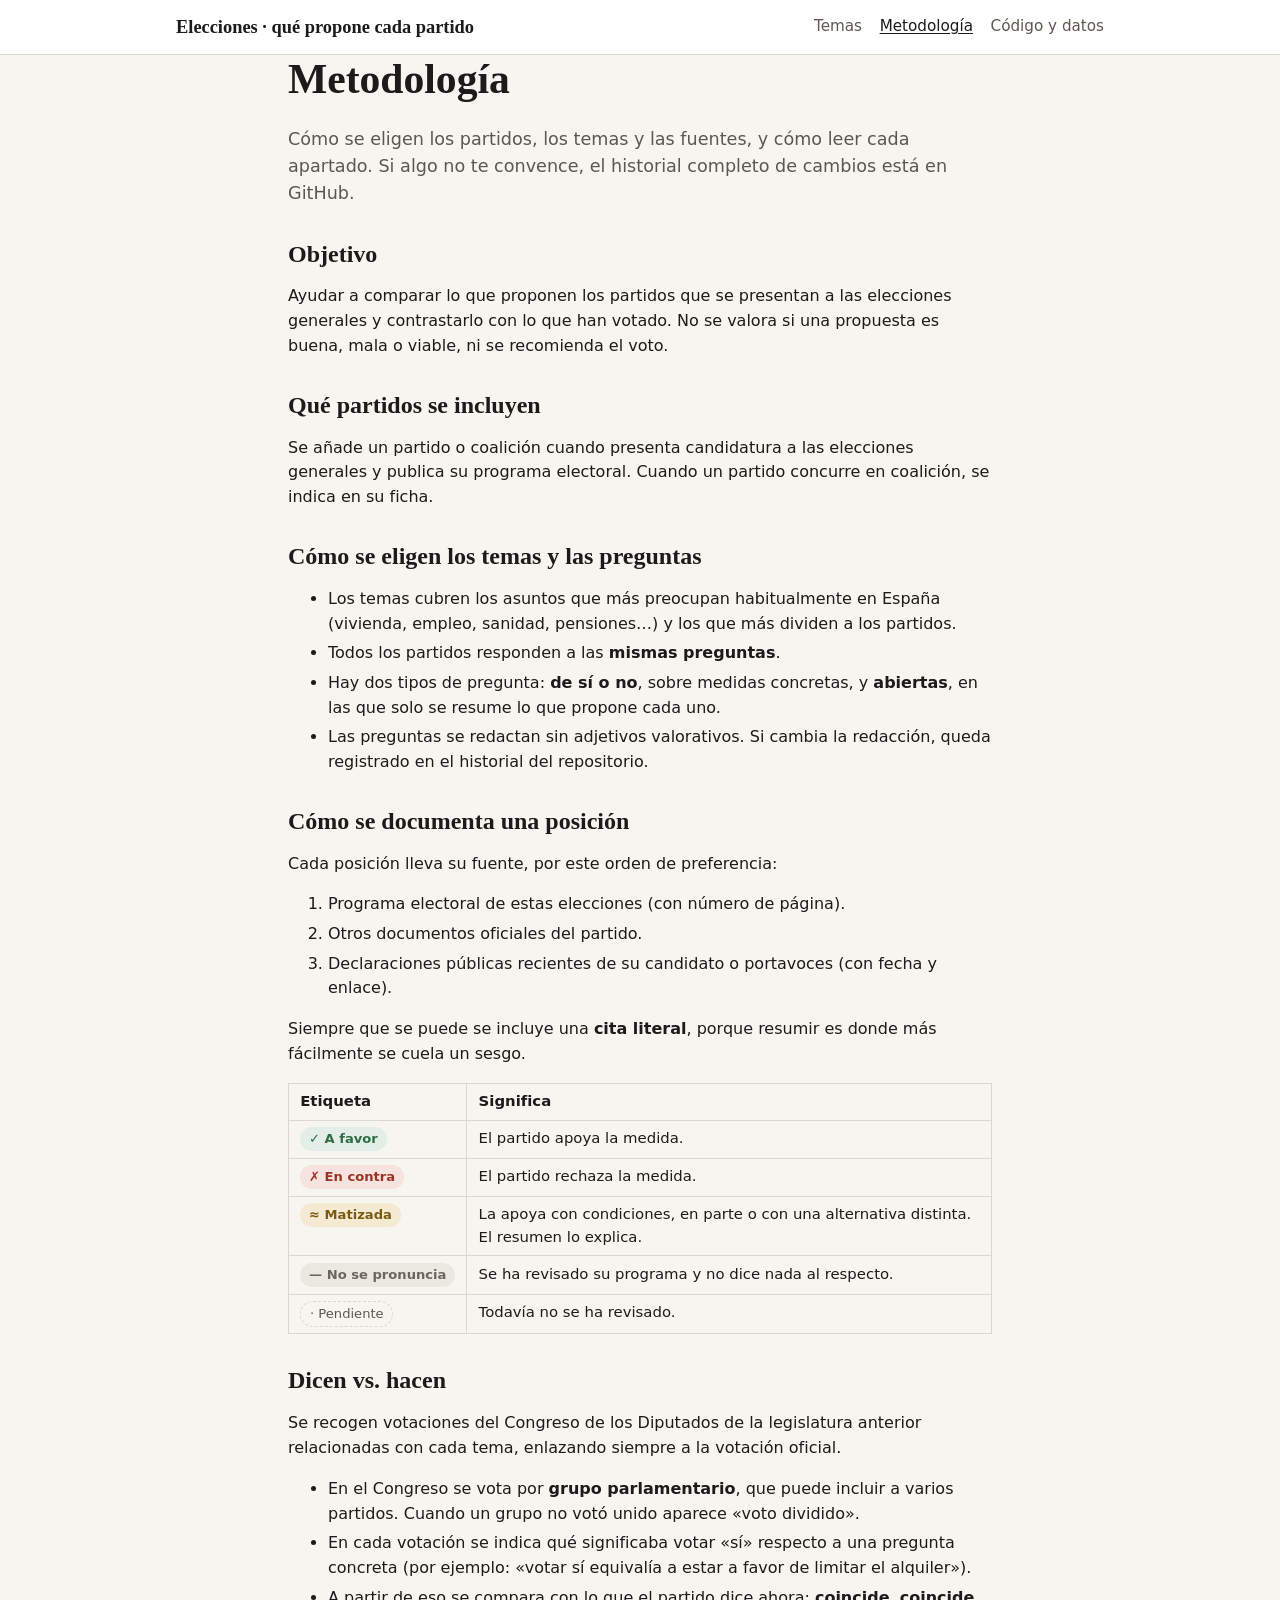
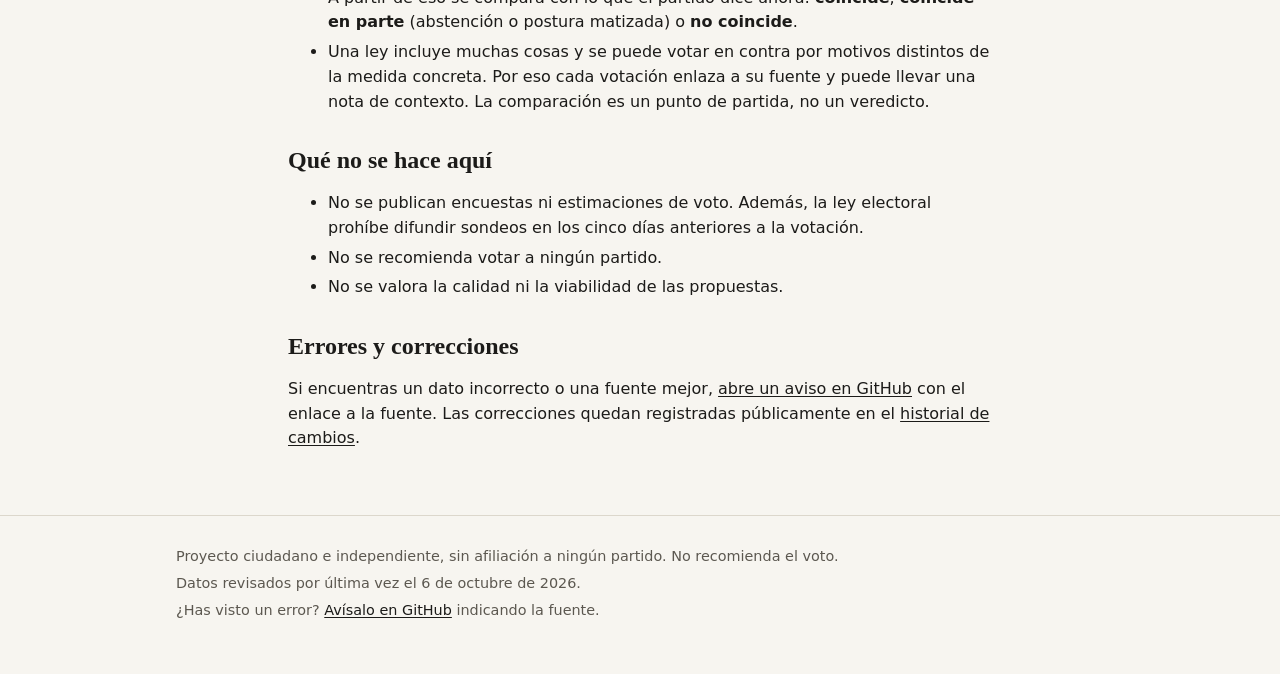
==== metodologia.html @ b11b54ec "Esqueleto del comparador: qué proponen y dicen vs. hacen Web estática (sin dependencias externas) qu" ====
<!doctype html>
<html lang="es">
<head>
  <meta charset="utf-8">
  <meta name="viewport" content="width=device-width, initial-scale=1">
  <title>Metodología · Elecciones: qué propone cada partido</title>
  <meta name="description" content="Comparador neutral de lo que proponen los partidos para las elecciones generales y de lo que votaron en el Congreso. Cada dato con su fuente.">
  <meta property="og:title" content="Elecciones: qué propone cada partido">
  <meta property="og:description" content="Qué propone cada partido, tema a tema, y si coincide con lo que votó. Cada dato con su fuente.">
  <meta name="color-scheme" content="light dark">
  <link rel="icon" href="data:image/svg+xml,%3Csvg xmlns='http://www.w3.org/2000/svg' viewBox='0 0 32 32'%3E%3Crect x='5' y='12' width='22' height='16' rx='2' fill='%23555'/%3E%3Crect x='12' y='4' width='8' height='12' fill='%23ddd' stroke='%23555' stroke-width='2'/%3E%3C/svg%3E">
  <link rel="stylesheet" href="assets/estilos.css">
  <script type="module" src="assets/app.js"></script>
</head>
<body data-pagina="estatica">
  <header class="cabecera">
    <div class="contenedor">
      <a class="marca" href="index.html" data-interno>Elecciones · qué propone cada partido</a>
      <nav class="nav" aria-label="Principal">
        <a href="index.html" data-interno>Temas</a>
        <a href="metodologia.html" data-interno aria-current="page">Metodología</a>
        <a href="https://github.com/gavilanp/elecciones">Código y datos</a>
      </nav>
    </div>
  </header>

  <main class="contenedor prosa">
    <h1>Metodología</h1>
    <p class="entradilla">Cómo se eligen los partidos, los temas y las fuentes, y cómo leer cada apartado. Si algo no te convence, el historial completo de cambios está en GitHub.</p>

    <h2>Objetivo</h2>
    <p>Ayudar a comparar lo que proponen los partidos que se presentan a las elecciones generales y contrastarlo con lo que han votado. No se valora si una propuesta es buena, mala o viable, ni se recomienda el voto.</p>

    <h2>Qué partidos se incluyen</h2>
    <p>Se añade un partido o coalición cuando presenta candidatura a las elecciones generales y publica su programa electoral. Cuando un partido concurre en coalición, se indica en su ficha.</p>

    <h2>Cómo se eligen los temas y las preguntas</h2>
    <ul>
      <li>Los temas cubren los asuntos que más preocupan habitualmente en España (vivienda, empleo, sanidad, pensiones…) y los que más dividen a los partidos.</li>
      <li>Todos los partidos responden a las <strong>mismas preguntas</strong>.</li>
      <li>Hay dos tipos de pregunta: <strong>de sí o no</strong>, sobre medidas concretas, y <strong>abiertas</strong>, en las que solo se resume lo que propone cada uno.</li>
      <li>Las preguntas se redactan sin adjetivos valorativos. Si cambia la redacción, queda registrado en el historial del repositorio.</li>
    </ul>

    <h2>Cómo se documenta una posición</h2>
    <p>Cada posición lleva su fuente, por este orden de preferencia:</p>
    <ol>
      <li>Programa electoral de estas elecciones (con número de página).</li>
      <li>Otros documentos oficiales del partido.</li>
      <li>Declaraciones públicas recientes de su candidato o portavoces (con fecha y enlace).</li>
    </ol>
    <p>Siempre que se puede se incluye una <strong>cita literal</strong>, porque resumir es donde más fácilmente se cuela un sesgo.</p>
    <table>
      <thead><tr><th>Etiqueta</th><th>Significa</th></tr></thead>
      <tbody>
        <tr><td><span class="insignia favor">✓ A favor</span></td><td>El partido apoya la medida.</td></tr>
        <tr><td><span class="insignia contra">✗ En contra</span></td><td>El partido rechaza la medida.</td></tr>
        <tr><td><span class="insignia matiz">≈ Matizada</span></td><td>La apoya con condiciones, en parte o con una alternativa distinta. El resumen lo explica.</td></tr>
        <tr><td><span class="insignia nada">— No se pronuncia</span></td><td>Se ha revisado su programa y no dice nada al respecto.</td></tr>
        <tr><td><span class="insignia pendiente">· Pendiente</span></td><td>Todavía no se ha revisado.</td></tr>
      </tbody>
    </table>

    <h2 id="dicen-hacen">Dicen vs. hacen</h2>
    <p>Se recogen votaciones del Congreso de los Diputados de la legislatura anterior relacionadas con cada tema, enlazando siempre a la votación oficial.</p>
    <ul>
      <li>En el Congreso se vota por <strong>grupo parlamentario</strong>, que puede incluir a varios partidos. Cuando un grupo no votó unido aparece «voto dividido».</li>
      <li>En cada votación se indica qué significaba votar «sí» respecto a una pregunta concreta (por ejemplo: «votar sí equivalía a estar a favor de limitar el alquiler»).</li>
      <li>A partir de eso se compara con lo que el partido dice ahora: <strong>coincide</strong>, <strong>coincide en parte</strong> (abstención o postura matizada) o <strong>no coincide</strong>.</li>
      <li>Una ley incluye muchas cosas y se puede votar en contra por motivos distintos de la medida concreta. Por eso cada votación enlaza a su fuente y puede llevar una nota de contexto. La comparación es un punto de partida, no un veredicto.</li>
    </ul>

    <h2>Qué no se hace aquí</h2>
    <ul>
      <li>No se publican encuestas ni estimaciones de voto. Además, la ley electoral prohíbe difundir sondeos en los cinco días anteriores a la votación.</li>
      <li>No se recomienda votar a ningún partido.</li>
      <li>No se valora la calidad ni la viabilidad de las propuestas.</li>
    </ul>

    <h2>Errores y correcciones</h2>
    <p>Si encuentras un dato incorrecto o una fuente mejor, <a href="https://github.com/gavilanp/elecciones/issues">abre un aviso en GitHub</a> con el enlace a la fuente. Las correcciones quedan registradas públicamente en el <a href="https://github.com/gavilanp/elecciones/commits/main">historial de cambios</a>.</p>
  </main>

  <footer class="pie">
    <div class="contenedor">
      <p>Proyecto ciudadano e independiente, sin afiliación a ningún partido. No recomienda el voto.</p>
      <p id="actualizado"></p>
      <p>¿Has visto un error? <a href="https://github.com/gavilanp/elecciones/issues">Avísalo en GitHub</a> indicando la fuente.</p>
    </div>
  </footer>
</body>
</html>
---- assets/estilos.css ----
/* Paleta deliberadamente neutra: grises y papel, sin colores asociados a partidos.
   Los únicos colores de partido son los que vienen de datos/partidos.yml. */
:root {
  --fondo: #f7f5f0;
  --superficie: #ffffff;
  --superficie-2: #efece5;
  --tinta: #1c1b19;
  --tinta-suave: #5c5850;
  --borde: #dcd7cc;
  --enlace: #1c1b19;
  --favor: #2f6b45;
  --favor-fondo: #e3efe6;
  --contra: #9a3324;
  --contra-fondo: #f6e2de;
  --matiz: #7a5a12;
  --matiz-fondo: #f4ead2;
  --nada: #6b675f;
  --nada-fondo: #ebe8e1;
  --aviso-fondo: #fff3c4;
  --aviso-borde: #d8b74a;
  --radio: 10px;
  --serif: "Iowan Old Style", "Palatino Linotype", Palatino, Georgia, serif;
  --sans: system-ui, -apple-system, "Segoe UI", Roboto, "Helvetica Neue", Arial, sans-serif;
}

@media (prefers-color-scheme: dark) {
  :root {
    --fondo: #151513;
    --superficie: #1e1d1b;
    --superficie-2: #282724;
    --tinta: #ece9e2;
    --tinta-suave: #a6a198;
    --borde: #3a3834;
    --enlace: #ece9e2;
    --favor: #8cc79f;
    --favor-fondo: #1f3326;
    --contra: #e79a8c;
    --contra-fondo: #3a2220;
    --matiz: #dcbc6e;
    --matiz-fondo: #362d17;
    --nada: #a6a198;
    --nada-fondo: #2a2926;
    --aviso-fondo: #3a3216;
    --aviso-borde: #8a7428;
  }
}

* { box-sizing: border-box; }

html { -webkit-text-size-adjust: 100%; }

body {
  margin: 0;
  background: var(--fondo);
  color: var(--tinta);
  font: 16px/1.55 var(--sans);
}

a { color: var(--enlace); text-underline-offset: 2px; }
a:hover { text-decoration-thickness: 2px; }

h1, h2, h3 { font-family: var(--serif); line-height: 1.2; margin: 0 0 .5em; }
h1 { font-size: clamp(1.8rem, 5vw, 2.6rem); }
h2 { font-size: 1.5rem; margin-top: 2rem; }
h3 { font-size: 1.15rem; }

.contenedor { max-width: 960px; margin: 0 auto; padding: 0 16px; }

/* Cabecera y pie */
.cabecera { border-bottom: 1px solid var(--borde); background: var(--superficie); }
.cabecera .contenedor { display: flex; align-items: center; justify-content: space-between; gap: 1rem; padding-block: .8rem; flex-wrap: wrap; }
.marca { font-family: var(--serif); font-weight: 700; font-size: 1.15rem; text-decoration: none; }
.nav { display: flex; gap: 1.1rem; font-size: .95rem; }
.nav a { text-decoration: none; color: var(--tinta-suave); }
.nav a:hover, .nav a[aria-current="page"] { color: var(--tinta); text-decoration: underline; }

.pie { margin-top: 4rem; border-top: 1px solid var(--borde); padding: 1.5rem 0 3rem; color: var(--tinta-suave); font-size: .9rem; }
.pie p { margin: .3rem 0; }

main { padding-top: 2rem; }

.entradilla { font-size: 1.1rem; color: var(--tinta-suave); max-width: 46rem; }

/* Avisos */
.aviso { background: var(--aviso-fondo); border: 1px solid var(--aviso-borde); border-radius: var(--radio); padding: .8rem 1rem; margin: 1rem 0; }
.aviso p { margin: .2rem 0; }
.banda-demo { background: var(--aviso-fondo); border-bottom: 1px solid var(--aviso-borde); text-align: center; padding: .5rem 16px; font-weight: 600; font-size: .95rem; }

/* Principios */
.principios { display: grid; grid-template-columns: repeat(auto-fit, minmax(200px, 1fr)); gap: .8rem; margin: 1.5rem 0; padding: 0; list-style: none; }
.principios li { background: var(--superficie); border: 1px solid var(--borde); border-radius: var(--radio); padding: .9rem 1rem; font-size: .95rem; }
.principios strong { display: block; font-family: var(--serif); font-size: 1.05rem; margin-bottom: .2rem; }

/* Rejilla de temas */
.temas { display: grid; grid-template-columns: repeat(auto-fill, minmax(260px, 1fr)); gap: .8rem; padding: 0; list-style: none; }
.tarjeta-tema { display: block; height: 100%; background: var(--superficie); border: 1px solid var(--borde); border-radius: var(--radio); padding: 1rem; text-decoration: none; transition: border-color .15s; }
.tarjeta-tema:hover { border-color: var(--tinta-suave); }
.tarjeta-tema h3 { margin-bottom: .3rem; }
.tarjeta-tema p { margin: 0 0 .7rem; color: var(--tinta-suave); font-size: .93rem; }
.progreso { height: 6px; background: var(--superficie-2); border-radius: 3px; overflow: hidden; }
.progreso span { display: block; height: 100%; background: var(--tinta-suave); }
.progreso-texto { font-size: .82rem; color: var(--tinta-suave); margin-top: .35rem; }

/* Partidos */
.partidos { display: flex; flex-wrap: wrap; gap: .5rem; padding: 0; list-style: none; }
.punto { display: inline-block; width: .7em; height: .7em; border-radius: 50%; flex: none; }

.filtro { display: flex; flex-wrap: wrap; gap: .4rem; margin: 1rem 0 0; align-items: center; }
.filtro-titulo { font-size: .85rem; color: var(--tinta-suave); margin-right: .2rem; }
.chip { display: inline-flex; align-items: center; gap: .4rem; border: 1px solid var(--borde); background: var(--superficie); color: var(--tinta); border-radius: 999px; padding: .3rem .75rem; font: inherit; font-size: .9rem; cursor: pointer; }
.chip[aria-pressed="false"] { opacity: .45; text-decoration: line-through; }
.chip:focus-visible, .tarjeta-tema:focus-visible { outline: 2px solid var(--tinta); outline-offset: 2px; }

/* Pestañas de sección dentro del tema */
.indice-tema { display: flex; gap: 1rem; flex-wrap: wrap; font-size: .95rem; margin-top: 1rem; }

/* Matriz resumen */
.matriz-envoltorio { overflow-x: auto; border: 1px solid var(--borde); border-radius: var(--radio); background: var(--superficie); margin-top: 1rem; }
.matriz { border-collapse: collapse; width: 100%; font-size: .9rem; }
.matriz th, .matriz td { padding: .55rem .6rem; border-bottom: 1px solid var(--borde); text-align: center; vertical-align: middle; }
.matriz tr:last-child td, .matriz tr:last-child th { border-bottom: 0; }
.matriz thead th { font-weight: 600; white-space: nowrap; background: var(--superficie-2); }
.matriz tbody th { text-align: left; font-weight: 400; min-width: 14rem; }
.matriz tbody th a { text-decoration: none; }
.matriz tbody th a:hover { text-decoration: underline; }

/* Insignias de postura / voto */
.insignia { display: inline-flex; align-items: center; gap: .3rem; padding: .12rem .55rem; border-radius: 999px; font-size: .82rem; font-weight: 600; white-space: nowrap; }
.insignia.favor { color: var(--favor); background: var(--favor-fondo); }
.insignia.contra { color: var(--contra); background: var(--contra-fondo); }
.insignia.matiz { color: var(--matiz); background: var(--matiz-fondo); }
.insignia.nada { color: var(--nada); background: var(--nada-fondo); }
.insignia.pendiente { color: var(--tinta-suave); background: transparent; border: 1px dashed var(--borde); font-weight: 400; }

/* Tarjetas de pregunta y votación */
.bloque { background: var(--superficie); border: 1px solid var(--borde); border-radius: var(--radio); padding: 1.1rem 1.1rem .4rem; margin: 1rem 0; scroll-margin-top: 1rem; }
.bloque:target { border-color: var(--tinta); box-shadow: 0 0 0 1px var(--tinta); }
.bloque-cabecera { display: flex; justify-content: space-between; gap: .8rem; align-items: baseline; }
.bloque-cabecera h3 { margin: 0 0 .4rem; }
.enlace-ancla { font-size: .85rem; color: var(--tinta-suave); text-decoration: none; flex: none; }
.meta-bloque { color: var(--tinta-suave); font-size: .88rem; margin: 0 0 .6rem; }
.descripcion-bloque { margin: 0 0 .6rem; }

.filas { list-style: none; padding: 0; margin: .4rem 0 0; }
.fila { display: grid; grid-template-columns: 9rem 1fr; gap: .4rem 1rem; padding: .8rem 0; border-top: 1px solid var(--borde); }
.fila-partido { display: flex; align-items: center; gap: .45rem; font-weight: 600; }
.fila-cuerpo { min-width: 0; }
.fila-cuerpo p { margin: .3rem 0; }
.fila-cuerpo .insignia { margin-right: .3rem; }
.cita { margin: .5rem 0; padding: .1rem 0 .1rem .8rem; border-left: 3px solid var(--borde); font-family: var(--serif); font-style: italic; color: var(--tinta); }
.fuente { font-size: .85rem; color: var(--tinta-suave); }
.fuente a { color: var(--tinta-suave); }
.sin-datos { color: var(--tinta-suave); font-style: italic; }
.nota { font-size: .88rem; color: var(--tinta-suave); }

.comparacion { display: flex; flex-wrap: wrap; gap: .35rem .5rem; align-items: center; font-size: .9rem; }
.comparacion .etiqueta { color: var(--tinta-suave); }
.coincide { font-weight: 600; }
.coincide.si { color: var(--favor); }
.coincide.no { color: var(--contra); }
.coincide.parcial { color: var(--matiz); }

.vacio { margin-top: 1rem; background: var(--superficie); border: 1px dashed var(--borde); border-radius: var(--radio); padding: 1.2rem; color: var(--tinta-suave); }

.navegacion-temas { display: flex; justify-content: space-between; gap: 1rem; margin-top: 2.5rem; flex-wrap: wrap; }

/* Metodología */
.prosa { max-width: 46rem; }
.prosa li { margin: .3rem 0; }
.prosa table { border-collapse: collapse; margin: 1rem 0; font-size: .93rem; }
.prosa th, .prosa td { border: 1px solid var(--borde); padding: .4rem .7rem; text-align: left; vertical-align: top; }

.cargando { color: var(--tinta-suave); }

@media (max-width: 600px) {
  .fila { grid-template-columns: 1fr; }
  .matriz tbody th { min-width: 11rem; }
  .bloque { padding-inline: .9rem; }
}
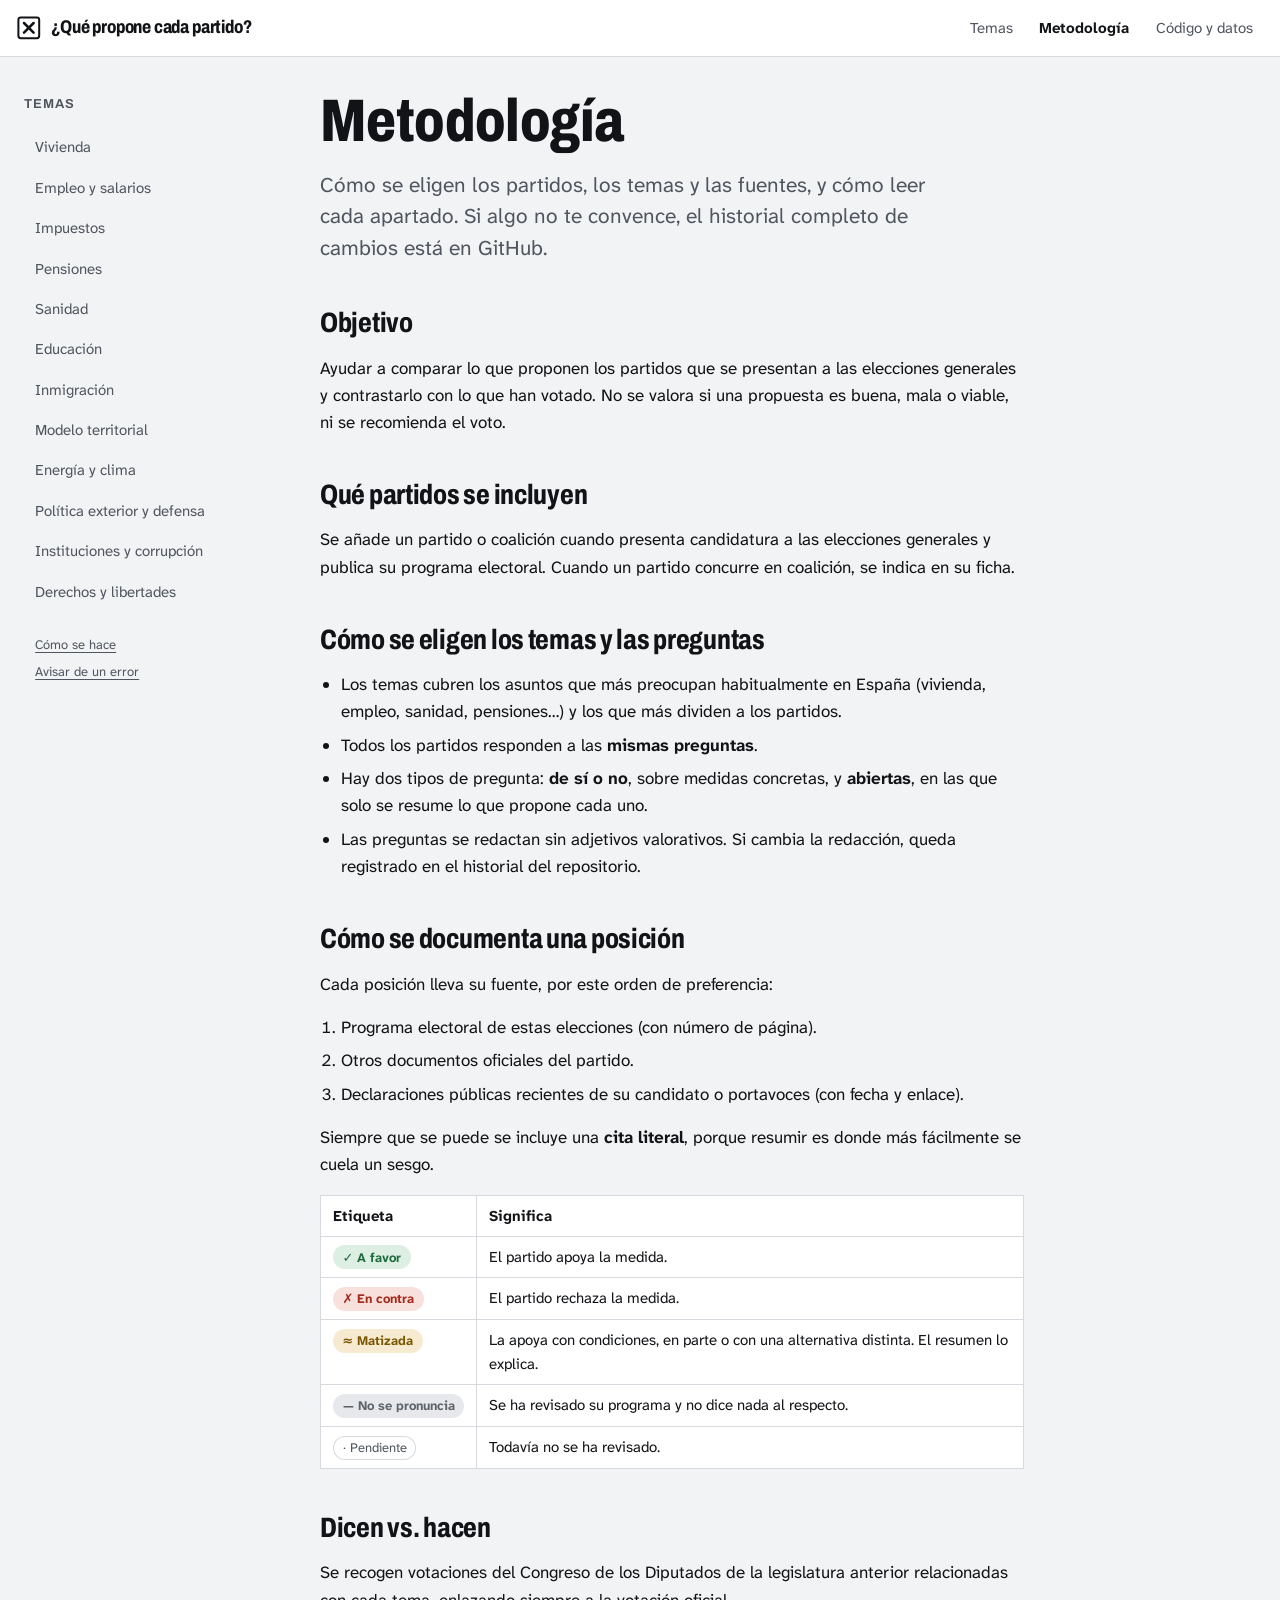
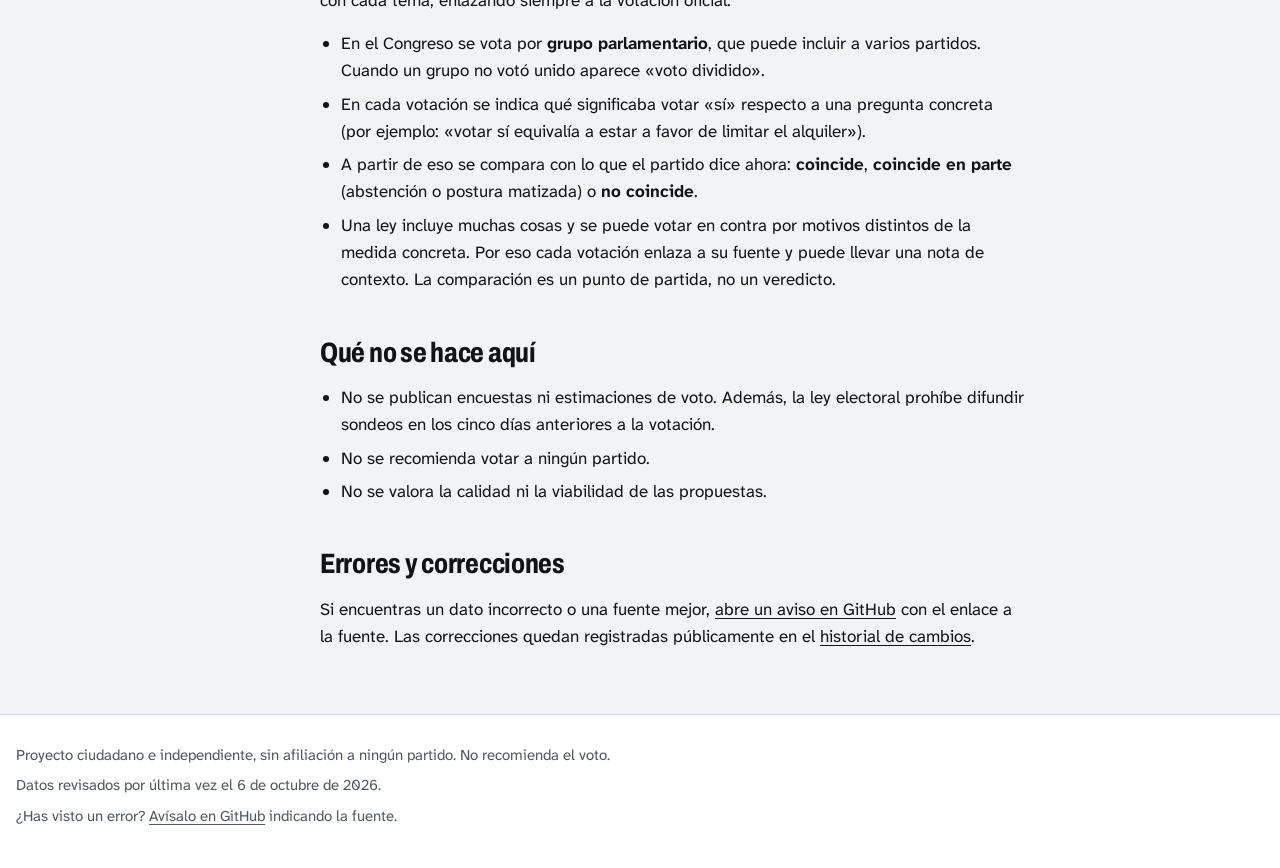
==== commit efb2e6df: "Rediseño: identidad propia y versiones para ordenador y móvil - Identidad «papeleta»: papel blanco, " ====
--- a/metodologia.html
+++ b/metodologia.html
@@ -2,20 +2,34 @@
 <html lang="es">
 <head>
   <meta charset="utf-8">
-  <meta name="viewport" content="width=device-width, initial-scale=1">
-  <title>Metodología · Elecciones: qué propone cada partido</title>
-  <meta name="description" content="Comparador neutral de lo que proponen los partidos para las elecciones generales y de lo que votaron en el Congreso. Cada dato con su fuente.">
-  <meta property="og:title" content="Elecciones: qué propone cada partido">
-  <meta property="og:description" content="Qué propone cada partido, tema a tema, y si coincide con lo que votó. Cada dato con su fuente.">
+  <meta name="viewport" content="width=device-width, initial-scale=1, viewport-fit=cover">
+  <title>Metodología · ¿Qué propone cada partido?</title>
+  <meta name="description" content="Compara, tema a tema, qué propone cada partido en las elecciones generales y si coincide con lo que votó en el Congreso. Cada dato con su fuente.">
   <meta name="color-scheme" content="light dark">
-  <link rel="icon" href="data:image/svg+xml,%3Csvg xmlns='http://www.w3.org/2000/svg' viewBox='0 0 32 32'%3E%3Crect x='5' y='12' width='22' height='16' rx='2' fill='%23555'/%3E%3Crect x='12' y='4' width='8' height='12' fill='%23ddd' stroke='%23555' stroke-width='2'/%3E%3C/svg%3E">
+  <meta name="theme-color" content="#ffffff" media="(prefers-color-scheme: light)">
+  <meta name="theme-color" content="#181b1f" media="(prefers-color-scheme: dark)">
+  <meta property="og:type" content="website">
+  <meta property="og:locale" content="es_ES">
+  <meta property="og:site_name" content="¿Qué propone cada partido?">
+  <meta property="og:title" content="Metodología · ¿Qué propone cada partido?">
+  <meta property="og:description" content="Compara, tema a tema, qué propone cada partido en las elecciones generales y si coincide con lo que votó en el Congreso. Cada dato con su fuente.">
+  <meta property="og:image" content="https://gavilanp.github.io/elecciones/assets/og.png">
+  <meta property="og:image:width" content="1200">
+  <meta property="og:image:height" content="630">
+  <meta property="og:image:alt" content="¿Qué propone cada partido? Comparador de programas electorales con fuentes.">
+  <meta name="twitter:card" content="summary_large_image">
+  <link rel="icon" href="assets/iconos/icono.svg" type="image/svg+xml">
+  <link rel="apple-touch-icon" href="assets/iconos/apple-touch-icon.png">
+  <link rel="manifest" href="manifest.webmanifest">
+  <link rel="preload" href="assets/fuentes/archivo.woff2" as="font" type="font/woff2" crossorigin>
+  <link rel="preload" href="assets/fuentes/atkinson.woff2" as="font" type="font/woff2" crossorigin>
   <link rel="stylesheet" href="assets/estilos.css">
   <script type="module" src="assets/app.js"></script>
 </head>
 <body data-pagina="estatica">
-  <header class="cabecera">
-    <div class="contenedor">
-      <a class="marca" href="index.html" data-interno>Elecciones · qué propone cada partido</a>
+  <header class="barra">
+    <div class="barra-interior">
+      <a class="marca" href="index.html" data-interno><svg class="marca-icono" viewBox="0 0 32 32" aria-hidden="true"><rect x="3" y="3" width="26" height="26" rx="3" fill="var(--hoja)" stroke="currentColor" stroke-width="2.5"/><path d="M10 10l12 12M22 10L10 22" stroke="currentColor" stroke-width="3.2" stroke-linecap="round"/></svg><span>¿Qué propone cada partido?</span></a>
       <nav class="nav" aria-label="Principal">
         <a href="index.html" data-interno>Temas</a>
         <a href="metodologia.html" data-interno aria-current="page">Metodología</a>
@@ -24,7 +38,17 @@
     </div>
   </header>
 
-  <main class="contenedor prosa">
+  <div class="marco">
+    <aside class="lateral" aria-label="Temas">
+      <span class="antetitulo">Temas</span>
+      <div id="lateral-temas"></div>
+      <div class="lateral-pie">
+        <a href="metodologia.html" data-interno>Cómo se hace</a>
+        <a href="https://github.com/gavilanp/elecciones/issues">Avisar de un error</a>
+      </div>
+    </aside>
+
+    <main class="principal prosa">
     <h1>Metodología</h1>
     <p class="entradilla">Cómo se eligen los partidos, los temas y las fuentes, y cómo leer cada apartado. Si algo no te convence, el historial completo de cambios está en GitHub.</p>
 
@@ -50,7 +74,7 @@
       <li>Declaraciones públicas recientes de su candidato o portavoces (con fecha y enlace).</li>
     </ol>
     <p>Siempre que se puede se incluye una <strong>cita literal</strong>, porque resumir es donde más fácilmente se cuela un sesgo.</p>
-    <table>
+    <div class="tabla-envoltorio"><table>
       <thead><tr><th>Etiqueta</th><th>Significa</th></tr></thead>
       <tbody>
         <tr><td><span class="insignia favor">✓ A favor</span></td><td>El partido apoya la medida.</td></tr>
@@ -59,7 +83,7 @@
         <tr><td><span class="insignia nada">— No se pronuncia</span></td><td>Se ha revisado su programa y no dice nada al respecto.</td></tr>
         <tr><td><span class="insignia pendiente">· Pendiente</span></td><td>Todavía no se ha revisado.</td></tr>
       </tbody>
-    </table>
+    </table></div>
 
     <h2 id="dicen-hacen">Dicen vs. hacen</h2>
     <p>Se recogen votaciones del Congreso de los Diputados de la legislatura anterior relacionadas con cada tema, enlazando siempre a la votación oficial.</p>
@@ -79,14 +103,30 @@
 
     <h2>Errores y correcciones</h2>
     <p>Si encuentras un dato incorrecto o una fuente mejor, <a href="https://github.com/gavilanp/elecciones/issues">abre un aviso en GitHub</a> con el enlace a la fuente. Las correcciones quedan registradas públicamente en el <a href="https://github.com/gavilanp/elecciones/commits/main">historial de cambios</a>.</p>
-  </main>
+      </main>
+  </div>
 
   <footer class="pie">
-    <div class="contenedor">
+    <div class="pie-interior">
       <p>Proyecto ciudadano e independiente, sin afiliación a ningún partido. No recomienda el voto.</p>
       <p id="actualizado"></p>
       <p>¿Has visto un error? <a href="https://github.com/gavilanp/elecciones/issues">Avísalo en GitHub</a> indicando la fuente.</p>
     </div>
   </footer>
+
+  <nav class="tabbar" aria-label="Navegación">
+    <a href="index.html" data-interno><svg viewBox="0 0 24 24" fill="none" stroke="currentColor" stroke-width="2" stroke-linecap="round" stroke-linejoin="round" aria-hidden="true"><path d="M3 10.5 12 3l9 7.5"/><path d="M5 9.5V21h14V9.5"/></svg>Inicio</a>
+    <button type="button" data-accion="temas"><svg viewBox="0 0 24 24" fill="none" stroke="currentColor" stroke-width="2" stroke-linecap="round" aria-hidden="true"><path d="M8 6h13M8 12h13M8 18h13"/><circle cx="3.5" cy="6" r="1" fill="currentColor"/><circle cx="3.5" cy="12" r="1" fill="currentColor"/><circle cx="3.5" cy="18" r="1" fill="currentColor"/></svg>Temas</button>
+    <a href="metodologia.html" data-interno aria-current="page"><svg viewBox="0 0 24 24" fill="none" stroke="currentColor" stroke-width="2" stroke-linecap="round" stroke-linejoin="round" aria-hidden="true"><path d="M4 4.5A1.5 1.5 0 0 1 5.5 3H20v15H5.5A1.5 1.5 0 0 0 4 19.5z"/><path d="M4 19.5A1.5 1.5 0 0 0 5.5 21H20v-3"/><path d="M8 8h8M8 12h5"/></svg>Método</a>
+    <button type="button" data-accion="compartir"><svg viewBox="0 0 24 24" fill="none" stroke="currentColor" stroke-width="2" stroke-linecap="round" stroke-linejoin="round" aria-hidden="true"><path d="M12 3v12"/><path d="m7 8 5-5 5 5"/><path d="M5 13v6a2 2 0 0 0 2 2h10a2 2 0 0 0 2-2v-6"/></svg>Compartir</button>
+  </nav>
+
+  <dialog class="dialogo" id="dialogo-temas" aria-labelledby="dialogo-temas-titulo">
+    <div class="dialogo-cabecera">
+      <h2 id="dialogo-temas-titulo" class="antetitulo">Temas</h2>
+      <button type="button" class="boton-cerrar">Cerrar</button>
+    </div>
+    <div id="dialogo-temas-lista"></div>
+  </dialog>
 </body>
 </html>
--- a/assets/estilos.css
+++ b/assets/estilos.css
@@ -1,179 +1,522 @@
-/* Paleta deliberadamente neutra: grises y papel, sin colores asociados a partidos.
-   Los únicos colores de partido son los que vienen de datos/partidos.yml. */
+/* Concepto: «la papeleta». Papel blanco, tinta negra y un único acento: amarillo subrayador,
+   como quien estudia los programas con un marcador. Ningún color de la interfaz es de partido;
+   los únicos colores de partido vienen de datos/partidos.yml.
+   Disposición: en ordenador, índice de temas fijo a la izquierda y partidos lado a lado;
+   en móvil, tarjetas apiladas y barra de navegación inferior al alcance del pulgar. */
+
+@font-face {
+  font-family: "Archivo";
+  src: url("fuentes/archivo.woff2") format("woff2");
+  font-weight: 100 900;
+  font-stretch: 62% 125%;
+  font-display: swap;
+}
+@font-face {
+  font-family: "Atkinson Hyperlegible Next";
+  src: url("fuentes/atkinson.woff2") format("woff2");
+  font-weight: 200 800;
+  font-style: normal;
+  font-display: swap;
+}
+@font-face {
+  font-family: "Atkinson Hyperlegible Next";
+  src: url("fuentes/atkinson-cursiva.woff2") format("woff2");
+  font-weight: 200 800;
+  font-style: italic;
+  font-display: swap;
+}
+
 :root {
-  --fondo: #f7f5f0;
-  --superficie: #ffffff;
-  --superficie-2: #efece5;
-  --tinta: #1c1b19;
-  --tinta-suave: #5c5850;
-  --borde: #dcd7cc;
-  --enlace: #1c1b19;
-  --favor: #2f6b45;
-  --favor-fondo: #e3efe6;
-  --contra: #9a3324;
-  --contra-fondo: #f6e2de;
-  --matiz: #7a5a12;
-  --matiz-fondo: #f4ead2;
-  --nada: #6b675f;
-  --nada-fondo: #ebe8e1;
-  --aviso-fondo: #fff3c4;
-  --aviso-borde: #d8b74a;
-  --radio: 10px;
-  --serif: "Iowan Old Style", "Palatino Linotype", Palatino, Georgia, serif;
-  --sans: system-ui, -apple-system, "Segoe UI", Roboto, "Helvetica Neue", Arial, sans-serif;
+  --papel: #f2f3f5;
+  --hoja: #ffffff;
+  --hoja-2: #e9ebee;
+  --tinta: #111316;
+  --tinta-2: #50565f;
+  --linea: #d6d9de;
+  --marcador: #ffe14a;
+  --marcador-suave: #fff3b0;
+  --sobre-marcador: #111316;
+
+  --favor: #1f6b3e;
+  --favor-fondo: #ddefe3;
+  --contra: #a3291b;
+  --contra-fondo: #f8e0dc;
+  --matiz: #7b5600;
+  --matiz-fondo: #f6ead0;
+  --nada: #5d636b;
+  --nada-fondo: #e6e8eb;
+
+  --f-titular: "Archivo", "Arial Narrow", "Helvetica Neue", Arial, sans-serif;
+  --f-texto: "Atkinson Hyperlegible Next", system-ui, -apple-system, "Segoe UI", Roboto, Arial, sans-serif;
+
+  --t-xs: .8125rem;
+  --t-s: .9375rem;
+  --t-m: 1.0625rem;
+  --t-l: 1.3125rem;
+  --t-xl: 1.75rem;
+  --t-xxl: clamp(2.25rem, 6vw, 3.75rem);
+
+  --radio: 6px;
+  --alto-barra: 3.5rem;
+  --alto-tabbar: 4rem;
+  --ancho-lateral: 16rem;
+  color-scheme: light;
 }
 
 @media (prefers-color-scheme: dark) {
-  :root {
-    --fondo: #151513;
-    --superficie: #1e1d1b;
-    --superficie-2: #282724;
-    --tinta: #ece9e2;
-    --tinta-suave: #a6a198;
-    --borde: #3a3834;
-    --enlace: #ece9e2;
-    --favor: #8cc79f;
-    --favor-fondo: #1f3326;
-    --contra: #e79a8c;
-    --contra-fondo: #3a2220;
-    --matiz: #dcbc6e;
-    --matiz-fondo: #362d17;
-    --nada: #a6a198;
-    --nada-fondo: #2a2926;
-    --aviso-fondo: #3a3216;
-    --aviso-borde: #8a7428;
+  :root:not([data-theme="light"]) {
+    --papel: #0f1113;
+    --hoja: #181b1f;
+    --hoja-2: #22262b;
+    --tinta: #eef0f2;
+    --tinta-2: #a5abb3;
+    --linea: #33383f;
+    --marcador: #f2d23c;
+    --marcador-suave: #3b3416;
+    --sobre-marcador: #111316;
+    --favor: #86d0a1;
+    --favor-fondo: #19301f;
+    --contra: #f19b8d;
+    --contra-fondo: #3a1d19;
+    --matiz: #e3c06a;
+    --matiz-fondo: #342a12;
+    --nada: #a5abb3;
+    --nada-fondo: #262a30;
+    color-scheme: dark;
   }
 }
+:root[data-theme="dark"] {
+  --papel: #0f1113;
+  --hoja: #181b1f;
+  --hoja-2: #22262b;
+  --tinta: #eef0f2;
+  --tinta-2: #a5abb3;
+  --linea: #33383f;
+  --marcador: #f2d23c;
+  --marcador-suave: #3b3416;
+  --sobre-marcador: #111316;
+  --favor: #86d0a1;
+  --favor-fondo: #19301f;
+  --contra: #f19b8d;
+  --contra-fondo: #3a1d19;
+  --matiz: #e3c06a;
+  --matiz-fondo: #342a12;
+  --nada: #a5abb3;
+  --nada-fondo: #262a30;
+  color-scheme: dark;
+}
+
+/* ── Base ─────────────────────────────────────────────────────────────────── */
 
 * { box-sizing: border-box; }
-
-html { -webkit-text-size-adjust: 100%; }
-
+html { -webkit-text-size-adjust: 100%; scroll-padding-top: calc(var(--alto-barra) + 4.5rem); }
 body {
   margin: 0;
-  background: var(--fondo);
+  background: var(--papel);
   color: var(--tinta);
-  font: 16px/1.55 var(--sans);
-}
-
-a { color: var(--enlace); text-underline-offset: 2px; }
+  font: 400 var(--t-m)/1.6 var(--f-texto);
+  -webkit-font-smoothing: antialiased;
+}
+img, svg { max-width: 100%; }
+a { color: inherit; text-decoration-thickness: 1px; text-underline-offset: 3px; }
 a:hover { text-decoration-thickness: 2px; }
-
-h1, h2, h3 { font-family: var(--serif); line-height: 1.2; margin: 0 0 .5em; }
-h1 { font-size: clamp(1.8rem, 5vw, 2.6rem); }
-h2 { font-size: 1.5rem; margin-top: 2rem; }
-h3 { font-size: 1.15rem; }
-
-.contenedor { max-width: 960px; margin: 0 auto; padding: 0 16px; }
-
-/* Cabecera y pie */
-.cabecera { border-bottom: 1px solid var(--borde); background: var(--superficie); }
-.cabecera .contenedor { display: flex; align-items: center; justify-content: space-between; gap: 1rem; padding-block: .8rem; flex-wrap: wrap; }
-.marca { font-family: var(--serif); font-weight: 700; font-size: 1.15rem; text-decoration: none; }
-.nav { display: flex; gap: 1.1rem; font-size: .95rem; }
-.nav a { text-decoration: none; color: var(--tinta-suave); }
-.nav a:hover, .nav a[aria-current="page"] { color: var(--tinta); text-decoration: underline; }
-
-.pie { margin-top: 4rem; border-top: 1px solid var(--borde); padding: 1.5rem 0 3rem; color: var(--tinta-suave); font-size: .9rem; }
-.pie p { margin: .3rem 0; }
-
-main { padding-top: 2rem; }
-
-.entradilla { font-size: 1.1rem; color: var(--tinta-suave); max-width: 46rem; }
-
-/* Avisos */
-.aviso { background: var(--aviso-fondo); border: 1px solid var(--aviso-borde); border-radius: var(--radio); padding: .8rem 1rem; margin: 1rem 0; }
-.aviso p { margin: .2rem 0; }
-.banda-demo { background: var(--aviso-fondo); border-bottom: 1px solid var(--aviso-borde); text-align: center; padding: .5rem 16px; font-weight: 600; font-size: .95rem; }
-
-/* Principios */
-.principios { display: grid; grid-template-columns: repeat(auto-fit, minmax(200px, 1fr)); gap: .8rem; margin: 1.5rem 0; padding: 0; list-style: none; }
-.principios li { background: var(--superficie); border: 1px solid var(--borde); border-radius: var(--radio); padding: .9rem 1rem; font-size: .95rem; }
-.principios strong { display: block; font-family: var(--serif); font-size: 1.05rem; margin-bottom: .2rem; }
-
-/* Rejilla de temas */
-.temas { display: grid; grid-template-columns: repeat(auto-fill, minmax(260px, 1fr)); gap: .8rem; padding: 0; list-style: none; }
-.tarjeta-tema { display: block; height: 100%; background: var(--superficie); border: 1px solid var(--borde); border-radius: var(--radio); padding: 1rem; text-decoration: none; transition: border-color .15s; }
-.tarjeta-tema:hover { border-color: var(--tinta-suave); }
-.tarjeta-tema h3 { margin-bottom: .3rem; }
-.tarjeta-tema p { margin: 0 0 .7rem; color: var(--tinta-suave); font-size: .93rem; }
-.progreso { height: 6px; background: var(--superficie-2); border-radius: 3px; overflow: hidden; }
-.progreso span { display: block; height: 100%; background: var(--tinta-suave); }
-.progreso-texto { font-size: .82rem; color: var(--tinta-suave); margin-top: .35rem; }
-
-/* Partidos */
-.partidos { display: flex; flex-wrap: wrap; gap: .5rem; padding: 0; list-style: none; }
-.punto { display: inline-block; width: .7em; height: .7em; border-radius: 50%; flex: none; }
-
-.filtro { display: flex; flex-wrap: wrap; gap: .4rem; margin: 1rem 0 0; align-items: center; }
-.filtro-titulo { font-size: .85rem; color: var(--tinta-suave); margin-right: .2rem; }
-.chip { display: inline-flex; align-items: center; gap: .4rem; border: 1px solid var(--borde); background: var(--superficie); color: var(--tinta); border-radius: 999px; padding: .3rem .75rem; font: inherit; font-size: .9rem; cursor: pointer; }
-.chip[aria-pressed="false"] { opacity: .45; text-decoration: line-through; }
-.chip:focus-visible, .tarjeta-tema:focus-visible { outline: 2px solid var(--tinta); outline-offset: 2px; }
-
-/* Pestañas de sección dentro del tema */
-.indice-tema { display: flex; gap: 1rem; flex-wrap: wrap; font-size: .95rem; margin-top: 1rem; }
+:focus-visible { outline: 3px solid var(--marcador); outline-offset: 2px; border-radius: 2px; }
+::selection { background: var(--marcador); color: var(--sobre-marcador); }
+
+h1, h2, h3 {
+  font-family: var(--f-titular);
+  font-stretch: 78%;
+  line-height: 1.08;
+  letter-spacing: -.01em;
+  text-wrap: balance;
+  margin: 0;
+}
+h1 { font-size: var(--t-xxl); font-weight: 800; }
+h2 { font-size: var(--t-xl); font-weight: 750; }
+h3 { font-size: var(--t-l); font-weight: 650; font-stretch: 85%; line-height: 1.2; }
+p { margin: 0; }
+
+.antetitulo {
+  font-family: var(--f-titular);
+  font-stretch: 100%;
+  font-size: var(--t-xs);
+  font-weight: 650;
+  letter-spacing: .08em;
+  text-transform: uppercase;
+  color: var(--tinta-2);
+}
+.marcado {
+  background: linear-gradient(transparent 58%, var(--marcador) 58%, var(--marcador) 92%, transparent 92%);
+  padding-inline: .06em;
+  box-decoration-break: clone;
+  -webkit-box-decoration-break: clone;
+}
+.oculto-visual { position: absolute; width: 1px; height: 1px; overflow: hidden; clip: rect(0 0 0 0); white-space: nowrap; }
+
+/* ── Barra superior ───────────────────────────────────────────────────────── */
+
+.barra {
+  position: sticky;
+  top: 0;
+  z-index: 20;
+  background: var(--hoja);
+  border-bottom: 1px solid var(--linea);
+}
+.barra-interior {
+  display: flex;
+  align-items: center;
+  justify-content: space-between;
+  gap: 1rem;
+  min-height: var(--alto-barra);
+  padding-inline: 16px;
+  max-width: 84rem;
+  margin: 0 auto;
+}
+.marca {
+  display: inline-flex;
+  align-items: center;
+  gap: .6rem;
+  text-decoration: none;
+  font-family: var(--f-titular);
+  font-stretch: 80%;
+  font-weight: 750;
+  font-size: 1.15rem;
+  letter-spacing: -.01em;
+}
+.marca-icono { width: 1.6rem; height: 1.6rem; flex: none; }
+.nav { display: flex; gap: .25rem; }
+.nav a {
+  text-decoration: none;
+  font-size: var(--t-s);
+  color: var(--tinta-2);
+  padding: .4rem .7rem;
+  border-radius: var(--radio);
+}
+.nav a:hover { color: var(--tinta); background: var(--hoja-2); }
+.nav a[aria-current="page"] { color: var(--tinta); font-weight: 700; }
+
+.banda-demo {
+  background: var(--marcador);
+  color: var(--sobre-marcador);
+  text-align: center;
+  padding: .45rem 16px;
+  font-size: var(--t-s);
+  font-weight: 700;
+}
+
+/* ── Marco general: lateral + contenido ───────────────────────────────────── */
+
+.marco {
+  max-width: 84rem;
+  margin: 0 auto;
+  padding-inline: 16px;
+  display: grid;
+  grid-template-columns: minmax(0, 1fr);
+  gap: 2.5rem;
+}
+.lateral { display: none; }
+.principal { min-width: 0; padding-block: 2rem 4rem; }
+
+@media (min-width: 64rem) {
+  .marco { grid-template-columns: var(--ancho-lateral) minmax(0, 1fr); padding-inline: 24px; }
+  .lateral {
+    display: block;
+    position: sticky;
+    top: var(--alto-barra);
+    align-self: start;
+    max-height: calc(100vh - var(--alto-barra));
+    overflow-y: auto;
+    padding-block: 2rem;
+  }
+}
+
+.indice-temas { list-style: none; margin: .75rem 0 0; padding: 0; display: grid; gap: 2px; }
+.indice-temas a {
+  display: grid;
+  grid-template-columns: minmax(0, 1fr) auto;
+  align-items: center;
+  gap: .5rem;
+  text-decoration: none;
+  padding: .45rem .7rem;
+  border-radius: var(--radio);
+  font-size: var(--t-s);
+  color: var(--tinta-2);
+}
+.indice-temas a:hover { background: var(--hoja-2); color: var(--tinta); }
+.indice-temas a[aria-current="page"] { background: var(--hoja); color: var(--tinta); font-weight: 700; box-shadow: inset 3px 0 0 var(--marcador); }
+.indice-temas .cifra { font-size: var(--t-xs); font-variant-numeric: tabular-nums; color: var(--tinta-2); font-weight: 400; }
+.lateral-pie { margin-top: 1.5rem; padding: 0 .7rem; font-size: var(--t-xs); color: var(--tinta-2); display: grid; gap: .4rem; }
+
+/* ── Barra inferior (móvil) ───────────────────────────────────────────────── */
+
+.tabbar { display: none; }
+@media (max-width: 47.99rem) {
+  .nav { display: none; }
+  body { padding-bottom: calc(var(--alto-tabbar) + env(safe-area-inset-bottom, 0px)); }
+  .tabbar {
+    display: grid;
+    grid-template-columns: repeat(4, 1fr);
+    position: fixed;
+    inset: auto 0 0 0;
+    z-index: 30;
+    background: var(--hoja);
+    border-top: 1px solid var(--linea);
+    padding-bottom: env(safe-area-inset-bottom, 0px);
+  }
+  .tabbar a, .tabbar button {
+    display: flex;
+    flex-direction: column;
+    align-items: center;
+    justify-content: center;
+    gap: .15rem;
+    min-height: var(--alto-tabbar);
+    background: none;
+    border: 0;
+    color: var(--tinta-2);
+    font: 600 .72rem/1.1 var(--f-texto);
+    text-decoration: none;
+    cursor: pointer;
+  }
+  .tabbar svg { width: 1.4rem; height: 1.4rem; }
+  .tabbar [aria-current="page"] { color: var(--tinta); }
+  .tabbar [aria-current="page"] svg { background: var(--marcador); color: var(--sobre-marcador); border-radius: 999px; padding: .1rem; box-sizing: content-box; width: 2.6rem; }
+}
+
+/* ── Pie ──────────────────────────────────────────────────────────────────── */
+
+.pie { border-top: 1px solid var(--linea); background: var(--hoja); }
+.pie-interior { max-width: 84rem; margin: 0 auto; padding: 1.75rem 16px 2.5rem; display: grid; gap: .4rem; font-size: var(--t-s); color: var(--tinta-2); }
+
+/* ── Portada ──────────────────────────────────────────────────────────────── */
+
+.portada-cabecera { display: grid; gap: 1.1rem; max-width: 46rem; }
+.entradilla { font-size: var(--t-l); line-height: 1.5; color: var(--tinta-2); max-width: 40rem; }
+.estado {
+  display: inline-flex;
+  align-items: center;
+  gap: .5rem;
+  justify-self: start;
+  border: 1px solid var(--linea);
+  background: var(--hoja);
+  border-radius: 999px;
+  padding: .3rem .8rem .3rem .45rem;
+  font-size: var(--t-s);
+}
+.estado::before { content: ""; width: .6rem; height: .6rem; border-radius: 50%; background: var(--marcador); box-shadow: 0 0 0 3px var(--marcador-suave); }
+
+.principios { list-style: none; margin: 2rem 0 0; padding: 0; display: grid; gap: 1rem 2rem; grid-template-columns: repeat(auto-fit, minmax(14rem, 1fr)); }
+.principios li { display: grid; grid-template-columns: auto minmax(0, 1fr); gap: .75rem; align-items: start; font-size: var(--t-s); color: var(--tinta-2); }
+.principios strong { display: block; color: var(--tinta); font-size: var(--t-m); }
+.principios svg { width: 1.5rem; height: 1.5rem; color: var(--tinta); margin-top: .1rem; }
+
+.seccion { margin-top: 3.25rem; display: grid; gap: 1rem; }
+.seccion-cabecera { display: flex; align-items: baseline; justify-content: space-between; gap: 1rem; flex-wrap: wrap; }
+
+.partidos { list-style: none; margin: 0; padding: 0; display: flex; flex-wrap: wrap; gap: .5rem; }
+.ficha-partido { display: inline-flex; align-items: center; gap: .5rem; background: var(--hoja); border: 1px solid var(--linea); border-radius: 999px; padding: .35rem .85rem; font-size: var(--t-s); }
+
+.temas { list-style: none; margin: 0; padding: 0; display: grid; gap: 1px; grid-template-columns: repeat(auto-fill, minmax(15.5rem, 1fr)); background: var(--linea); border: 1px solid var(--linea); border-radius: var(--radio); overflow: hidden; }
+.temas li { background: var(--hoja); }
+.tarjeta-tema { display: grid; gap: .5rem; height: 100%; padding: 1.1rem 1.15rem 1.2rem; text-decoration: none; transition: background-color .15s; }
+.tarjeta-tema:hover { background: var(--marcador-suave); }
+.tarjeta-tema h3 { font-size: 1.35rem; }
+.tarjeta-tema p { color: var(--tinta-2); font-size: var(--t-s); }
+.progreso { height: 4px; background: var(--hoja-2); border-radius: 2px; overflow: hidden; margin-top: auto; }
+.progreso span { display: block; height: 100%; background: var(--tinta); }
+.progreso-texto { font-size: var(--t-xs); color: var(--tinta-2); font-variant-numeric: tabular-nums; }
+
+/* ── Página de tema ───────────────────────────────────────────────────────── */
+
+.tema-cabecera { display: grid; gap: .8rem; max-width: 46rem; }
+.migas { font-size: var(--t-s); color: var(--tinta-2); }
+.saltos { display: flex; gap: .5rem; flex-wrap: wrap; margin-top: .4rem; }
+.saltos a { font-size: var(--t-s); text-decoration: none; border: 1px solid var(--linea); background: var(--hoja); padding: .35rem .8rem; border-radius: 999px; }
+.saltos a:hover { border-color: var(--tinta-2); }
+
+/* Selector de partidos: fijo bajo la barra superior al hacer scroll */
+.comparar {
+  position: sticky;
+  top: var(--alto-barra);
+  z-index: 10;
+  margin: 1.5rem -16px 0;
+  padding: .6rem 16px;
+  background: color-mix(in srgb, var(--papel) 92%, transparent);
+  backdrop-filter: blur(8px);
+  -webkit-backdrop-filter: blur(8px);
+  border-bottom: 1px solid var(--linea);
+  display: flex;
+  align-items: center;
+  gap: .5rem;
+}
+.comparar-etiqueta { font-size: var(--t-xs); font-weight: 700; color: var(--tinta-2); flex: none; }
+.comparar-chips { display: flex; gap: .4rem; overflow-x: auto; scrollbar-width: none; padding-block: 2px; min-width: 0; }
+.comparar-chips::-webkit-scrollbar { display: none; }
+.chip {
+  display: inline-flex;
+  align-items: center;
+  gap: .4rem;
+  flex: none;
+  border: 1px solid var(--linea);
+  background: var(--hoja);
+  color: var(--tinta);
+  border-radius: 999px;
+  padding: .35rem .8rem;
+  font: 700 var(--t-s)/1.2 var(--f-texto);
+  cursor: pointer;
+  min-height: 2.25rem;
+}
+.chip[aria-pressed="false"] { background: transparent; color: var(--tinta-2); font-weight: 400; }
+.chip[aria-pressed="false"] .punto { background: transparent !important; box-shadow: inset 0 0 0 1.5px var(--tinta-2); }
+.chip-todos { font-weight: 400; color: var(--tinta-2); }
+@media (min-width: 64rem) { .comparar { margin-inline: 0; padding-inline: 0; } }
+
+.punto { display: inline-block; width: .7rem; height: .7rem; border-radius: 50%; flex: none; }
 
 /* Matriz resumen */
-.matriz-envoltorio { overflow-x: auto; border: 1px solid var(--borde); border-radius: var(--radio); background: var(--superficie); margin-top: 1rem; }
-.matriz { border-collapse: collapse; width: 100%; font-size: .9rem; }
-.matriz th, .matriz td { padding: .55rem .6rem; border-bottom: 1px solid var(--borde); text-align: center; vertical-align: middle; }
-.matriz tr:last-child td, .matriz tr:last-child th { border-bottom: 0; }
-.matriz thead th { font-weight: 600; white-space: nowrap; background: var(--superficie-2); }
-.matriz tbody th { text-align: left; font-weight: 400; min-width: 14rem; }
+.resumen { margin-top: 2rem; display: grid; gap: .6rem; }
+.matriz-envoltorio { overflow-x: auto; border: 1px solid var(--linea); border-radius: var(--radio); background: var(--hoja); }
+.matriz { border-collapse: separate; border-spacing: 0; width: 100%; font-size: var(--t-s); }
+.matriz th, .matriz td { padding: .6rem .7rem; border-bottom: 1px solid var(--linea); text-align: center; vertical-align: middle; }
+.matriz tbody tr:last-child > * { border-bottom: 0; }
+.matriz thead th { font-family: var(--f-titular); font-stretch: 85%; font-weight: 700; white-space: nowrap; background: var(--hoja-2); }
+.matriz thead th .punto { margin-right: .35rem; vertical-align: -.05em; }
+.matriz tbody th { text-align: left; font-weight: 400; min-width: 15rem; position: sticky; left: 0; background: var(--hoja); z-index: 1; }
+.matriz thead th:first-child { position: sticky; left: 0; z-index: 2; text-align: left; }
 .matriz tbody th a { text-decoration: none; }
 .matriz tbody th a:hover { text-decoration: underline; }
-
-/* Insignias de postura / voto */
-.insignia { display: inline-flex; align-items: center; gap: .3rem; padding: .12rem .55rem; border-radius: 999px; font-size: .82rem; font-weight: 600; white-space: nowrap; }
+@media (max-width: 47.99rem) { .matriz tbody th { min-width: 11rem; max-width: 13rem; } }
+
+/* Insignias */
+.insignia { display: inline-flex; align-items: center; gap: .3rem; padding: .15rem .6rem; border-radius: 999px; font-size: var(--t-xs); font-weight: 700; white-space: nowrap; line-height: 1.5; }
 .insignia.favor { color: var(--favor); background: var(--favor-fondo); }
 .insignia.contra { color: var(--contra); background: var(--contra-fondo); }
 .insignia.matiz { color: var(--matiz); background: var(--matiz-fondo); }
 .insignia.nada { color: var(--nada); background: var(--nada-fondo); }
-.insignia.pendiente { color: var(--tinta-suave); background: transparent; border: 1px dashed var(--borde); font-weight: 400; }
-
-/* Tarjetas de pregunta y votación */
-.bloque { background: var(--superficie); border: 1px solid var(--borde); border-radius: var(--radio); padding: 1.1rem 1.1rem .4rem; margin: 1rem 0; scroll-margin-top: 1rem; }
-.bloque:target { border-color: var(--tinta); box-shadow: 0 0 0 1px var(--tinta); }
-.bloque-cabecera { display: flex; justify-content: space-between; gap: .8rem; align-items: baseline; }
-.bloque-cabecera h3 { margin: 0 0 .4rem; }
-.enlace-ancla { font-size: .85rem; color: var(--tinta-suave); text-decoration: none; flex: none; }
-.meta-bloque { color: var(--tinta-suave); font-size: .88rem; margin: 0 0 .6rem; }
-.descripcion-bloque { margin: 0 0 .6rem; }
-
-.filas { list-style: none; padding: 0; margin: .4rem 0 0; }
-.fila { display: grid; grid-template-columns: 9rem 1fr; gap: .4rem 1rem; padding: .8rem 0; border-top: 1px solid var(--borde); }
-.fila-partido { display: flex; align-items: center; gap: .45rem; font-weight: 600; }
-.fila-cuerpo { min-width: 0; }
-.fila-cuerpo p { margin: .3rem 0; }
-.fila-cuerpo .insignia { margin-right: .3rem; }
-.cita { margin: .5rem 0; padding: .1rem 0 .1rem .8rem; border-left: 3px solid var(--borde); font-family: var(--serif); font-style: italic; color: var(--tinta); }
-.fuente { font-size: .85rem; color: var(--tinta-suave); }
-.fuente a { color: var(--tinta-suave); }
-.sin-datos { color: var(--tinta-suave); font-style: italic; }
-.nota { font-size: .88rem; color: var(--tinta-suave); }
-
-.comparacion { display: flex; flex-wrap: wrap; gap: .35rem .5rem; align-items: center; font-size: .9rem; }
-.comparacion .etiqueta { color: var(--tinta-suave); }
-.coincide { font-weight: 600; }
+.insignia.pendiente { color: var(--tinta-2); background: transparent; box-shadow: inset 0 0 0 1px var(--linea); font-weight: 400; }
+.matriz .insignia { min-width: 2rem; justify-content: center; }
+
+/* Bloques de pregunta y votación */
+.apartado { margin-top: 3rem; display: grid; gap: 1rem; }
+.apartado > header { display: grid; gap: .4rem; }
+.apartado-intro { color: var(--tinta-2); max-width: 44rem; }
+
+.bloque { background: var(--hoja); border: 1px solid var(--linea); border-radius: var(--radio); }
+.bloque:target { box-shadow: 0 0 0 3px var(--marcador); }
+.bloque-cabecera { display: grid; grid-template-columns: minmax(0, 1fr) auto; gap: .5rem 1rem; align-items: center; padding: .8rem 1.15rem .9rem; }
+.bloque-cabecera > .antetitulo { grid-column: 1; grid-row: 1; }
+.bloque-cabecera > .boton-compartir { grid-column: 2; grid-row: 1; }
+.bloque-cabecera > h3 { grid-column: 1 / -1; grid-row: 2; }
+.bloque-meta { grid-column: 1 / -1; grid-row: 3; font-size: var(--t-s); color: var(--tinta-2); display: grid; gap: .35rem; }
+.bloque-meta p { max-width: 46rem; }
+.boton-compartir {
+  display: inline-flex;
+  align-items: center;
+  gap: .35rem;
+  border: 1px solid var(--linea);
+  background: var(--hoja);
+  color: var(--tinta-2);
+  border-radius: 999px;
+  padding: .35rem .7rem;
+  font: 600 var(--t-xs)/1 var(--f-texto);
+  cursor: pointer;
+  min-height: 2.25rem;
+}
+.boton-compartir:hover { color: var(--tinta); border-color: var(--tinta-2); }
+.boton-compartir svg { width: 1rem; height: 1rem; }
+
+/* Celdas por partido: lista en móvil, columnas lado a lado en pantallas anchas */
+.celdas { list-style: none; margin: 0; padding: 0; display: grid; border-top: 1px solid var(--linea); }
+.celda { display: grid; gap: .45rem; padding: .9rem 1.15rem; border-bottom: 1px solid var(--linea); min-width: 0; }
+.celda:last-child { border-bottom: 0; }
+.celda-partido { display: flex; align-items: center; gap: .45rem; font-family: var(--f-titular); font-stretch: 85%; font-weight: 750; font-size: var(--t-m); }
+.celda-partido .nombre-largo { font-family: var(--f-texto); font-weight: 400; font-size: var(--t-xs); color: var(--tinta-2); font-stretch: 100%; }
+.celda-resumen { font-size: var(--t-s); }
+.sin-datos { color: var(--tinta-2); font-style: italic; font-size: var(--t-s); }
+.detalle summary { cursor: pointer; font-size: var(--t-xs); font-weight: 700; color: var(--tinta-2); list-style: none; display: inline-flex; align-items: center; gap: .3rem; min-height: 1.75rem; }
+.detalle summary::-webkit-details-marker { display: none; }
+.detalle summary::before { content: "+"; display: inline-grid; place-items: center; width: 1.1rem; height: 1.1rem; border: 1px solid var(--linea); border-radius: 50%; font-size: .8rem; line-height: 1; }
+.detalle[open] summary::before { content: "−"; }
+.detalle-cuerpo { display: grid; gap: .45rem; padding-top: .3rem; }
+.cita { margin: 0; padding: .15rem 0 .15rem .75rem; border-left: 3px solid var(--marcador); font-style: italic; font-size: var(--t-s); }
+.fuente { font-size: var(--t-xs); color: var(--tinta-2); overflow-wrap: anywhere; }
+.fuente .pagina { font-variant-numeric: tabular-nums; background: var(--hoja-2); border-radius: 3px; padding: 0 .3rem; margin-left: .2rem; white-space: nowrap; }
+.comparacion { display: flex; flex-wrap: wrap; gap: .35rem .5rem; align-items: center; font-size: var(--t-xs); }
+.comparacion .etiqueta { color: var(--tinta-2); }
+.coincide { font-weight: 700; }
 .coincide.si { color: var(--favor); }
 .coincide.no { color: var(--contra); }
 .coincide.parcial { color: var(--matiz); }
-
-.vacio { margin-top: 1rem; background: var(--superficie); border: 1px dashed var(--borde); border-radius: var(--radio); padding: 1.2rem; color: var(--tinta-suave); }
-
-.navegacion-temas { display: flex; justify-content: space-between; gap: 1rem; margin-top: 2.5rem; flex-wrap: wrap; }
-
-/* Metodología */
-.prosa { max-width: 46rem; }
-.prosa li { margin: .3rem 0; }
-.prosa table { border-collapse: collapse; margin: 1rem 0; font-size: .93rem; }
-.prosa th, .prosa td { border: 1px solid var(--borde); padding: .4rem .7rem; text-align: left; vertical-align: top; }
-
-.cargando { color: var(--tinta-suave); }
-
-@media (max-width: 600px) {
-  .fila { grid-template-columns: 1fr; }
-  .matriz tbody th { min-width: 11rem; }
-  .bloque { padding-inline: .9rem; }
-}
+.nota { font-size: var(--t-xs); color: var(--tinta-2); }
+.bloque-nota { padding: .8rem 1.15rem 1rem; border-top: 1px solid var(--linea); }
+
+@media (min-width: 48rem) {
+  .celdas { grid-template-columns: repeat(auto-fill, minmax(14.5rem, 1fr)); gap: 1px; background: var(--linea); }
+  .celda { background: var(--hoja); border-bottom: 0; align-content: start; padding: 1rem 1.15rem 1.15rem; }
+  .detalle > summary { display: none; }
+  .bloque { overflow: hidden; }
+}
+
+.vacio { background: var(--hoja); border: 1px dashed var(--linea); border-radius: var(--radio); padding: 1.25rem; color: var(--tinta-2); display: grid; gap: .6rem; }
+.vacio ul { margin: 0; padding-left: 1.2rem; color: var(--tinta); }
+
+.navegacion-temas { display: grid; grid-template-columns: 1fr 1fr; gap: 1rem; margin-top: 3rem; }
+.navegacion-temas a { display: grid; gap: .2rem; text-decoration: none; background: var(--hoja); border: 1px solid var(--linea); border-radius: var(--radio); padding: .9rem 1rem; }
+.navegacion-temas a:hover { border-color: var(--tinta-2); }
+.navegacion-temas a:last-child:not(:first-child) { text-align: right; }
+.navegacion-temas strong { font-family: var(--f-titular); font-stretch: 85%; font-size: var(--t-l); }
+
+/* ── Diálogo de temas (móvil) ─────────────────────────────────────────────── */
+
+.dialogo {
+  border: 0;
+  padding: 0;
+  width: 100%;
+  max-width: 32rem;
+  max-height: 80vh;
+  margin: auto auto 0;
+  border-radius: 14px 14px 0 0;
+  background: var(--hoja);
+  color: var(--tinta);
+}
+.dialogo::backdrop { background: rgb(0 0 0 / .45); }
+.dialogo-cabecera { display: flex; justify-content: space-between; align-items: center; padding: 1rem 16px .5rem; position: sticky; top: 0; background: var(--hoja); }
+.dialogo .indice-temas { padding: 0 8px calc(1rem + env(safe-area-inset-bottom, 0px)); margin: 0; }
+.dialogo .indice-temas a { padding-block: .75rem; font-size: var(--t-m); }
+.boton-cerrar { border: 1px solid var(--linea); background: var(--hoja); color: var(--tinta); border-radius: 999px; padding: .35rem .8rem; font: 600 var(--t-s) var(--f-texto); cursor: pointer; }
+
+/* ── Aviso flotante ───────────────────────────────────────────────────────── */
+
+.aviso-flotante {
+  position: fixed;
+  left: 50%;
+  bottom: calc(1.25rem + env(safe-area-inset-bottom, 0px));
+  transform: translateX(-50%);
+  z-index: 40;
+  background: var(--tinta);
+  color: var(--papel);
+  padding: .65rem 1rem;
+  border-radius: 999px;
+  font-size: var(--t-s);
+  font-weight: 600;
+  max-width: calc(100vw - 32px);
+  overflow-wrap: anywhere;
+  box-shadow: 0 6px 24px rgb(0 0 0 / .25);
+}
+@media (max-width: 47.99rem) { .aviso-flotante { bottom: calc(var(--alto-tabbar) + 1rem + env(safe-area-inset-bottom, 0px)); } }
+
+.aviso { background: var(--marcador-suave); border: 1px solid var(--marcador); border-radius: var(--radio); padding: .9rem 1rem; display: grid; gap: .3rem; }
+
+/* ── Metodología ──────────────────────────────────────────────────────────── */
+
+.prosa { max-width: 44rem; display: grid; gap: 1rem; }
+.prosa h2 { margin-top: 1.75rem; }
+.prosa ul, .prosa ol { margin: 0; padding-left: 1.3rem; display: grid; gap: .4rem; }
+.tabla-envoltorio { overflow-x: auto; }
+.prosa table { border-collapse: collapse; font-size: var(--t-s); background: var(--hoja); }
+.prosa th, .prosa td { border: 1px solid var(--linea); padding: .5rem .75rem; text-align: left; vertical-align: top; }
+
+.cargando { color: var(--tinta-2); }
+
+@media (prefers-reduced-motion: reduce) {
+  * { transition: none !important; scroll-behavior: auto !important; }
+}
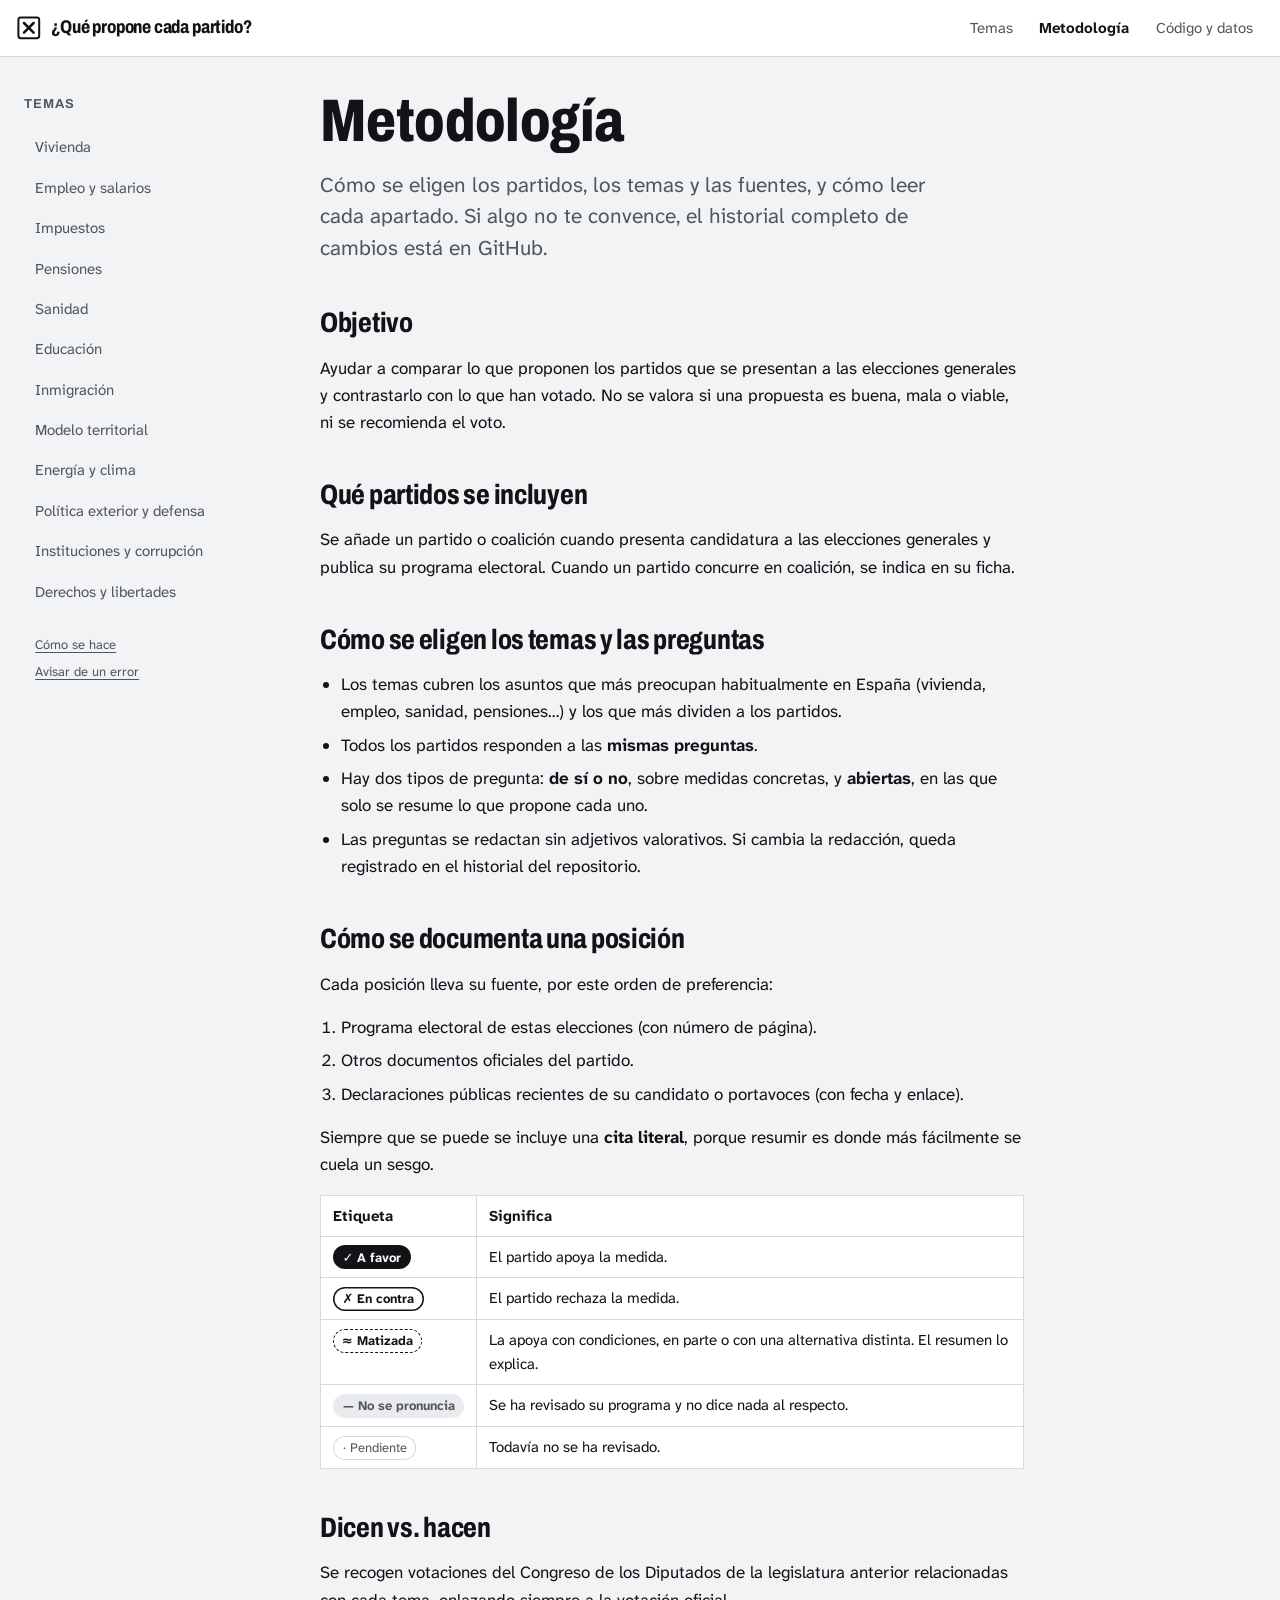
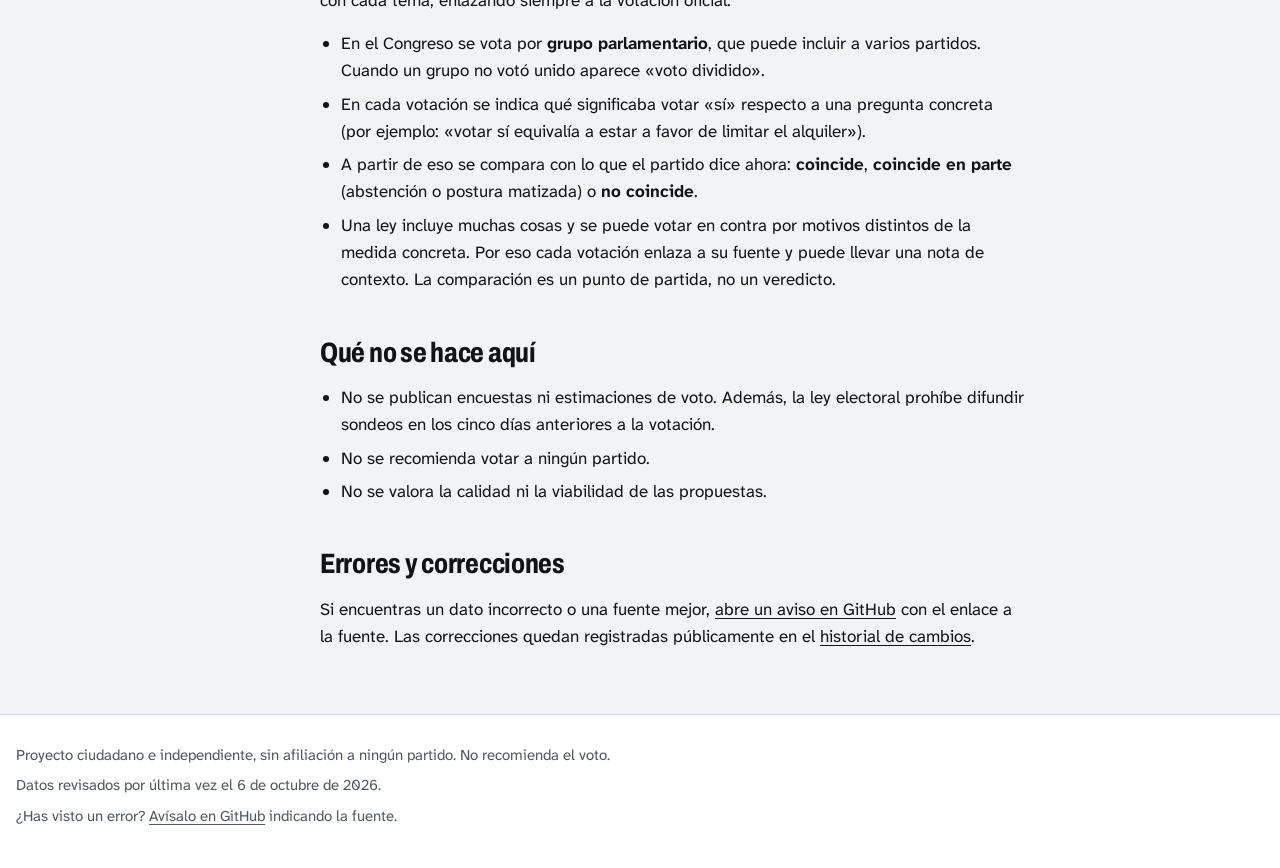
==== commit e41c8e44: "Posturas en tinta; verde y rojo solo para lo que han hecho Las insignias de lo que dice cada partido" ====
--- a/metodologia.html
+++ b/metodologia.html
@@ -27,6 +27,7 @@
   <script type="module" src="assets/app.js"></script>
 </head>
 <body data-pagina="estatica">
+  <a class="saltar" href="#contenido-principal">Saltar al contenido</a>
   <header class="barra">
     <div class="barra-interior">
       <a class="marca" href="index.html" data-interno><svg class="marca-icono" viewBox="0 0 32 32" aria-hidden="true"><rect x="3" y="3" width="26" height="26" rx="3" fill="var(--hoja)" stroke="currentColor" stroke-width="2.5"/><path d="M10 10l12 12M22 10L10 22" stroke="currentColor" stroke-width="3.2" stroke-linecap="round"/></svg><span>¿Qué propone cada partido?</span></a>
@@ -48,7 +49,7 @@
       </div>
     </aside>
 
-    <main class="principal prosa">
+    <main id="contenido-principal" tabindex="-1" class="principal prosa">
     <h1>Metodología</h1>
     <p class="entradilla">Cómo se eligen los partidos, los temas y las fuentes, y cómo leer cada apartado. Si algo no te convence, el historial completo de cambios está en GitHub.</p>
 
@@ -77,10 +78,10 @@
     <div class="tabla-envoltorio"><table>
       <thead><tr><th>Etiqueta</th><th>Significa</th></tr></thead>
       <tbody>
-        <tr><td><span class="insignia favor">✓ A favor</span></td><td>El partido apoya la medida.</td></tr>
-        <tr><td><span class="insignia contra">✗ En contra</span></td><td>El partido rechaza la medida.</td></tr>
-        <tr><td><span class="insignia matiz">≈ Matizada</span></td><td>La apoya con condiciones, en parte o con una alternativa distinta. El resumen lo explica.</td></tr>
-        <tr><td><span class="insignia nada">— No se pronuncia</span></td><td>Se ha revisado su programa y no dice nada al respecto.</td></tr>
+        <tr><td><span class="insignia dice-favor">✓ A favor</span></td><td>El partido apoya la medida.</td></tr>
+        <tr><td><span class="insignia dice-contra">✗ En contra</span></td><td>El partido rechaza la medida.</td></tr>
+        <tr><td><span class="insignia dice-matiz">≈ Matizada</span></td><td>La apoya con condiciones, en parte o con una alternativa distinta. El resumen lo explica.</td></tr>
+        <tr><td><span class="insignia dice-nada">— No se pronuncia</span></td><td>Se ha revisado su programa y no dice nada al respecto.</td></tr>
         <tr><td><span class="insignia pendiente">· Pendiente</span></td><td>Todavía no se ha revisado.</td></tr>
       </tbody>
     </table></div>
@@ -116,7 +117,7 @@
 
   <nav class="tabbar" aria-label="Navegación">
     <a href="index.html" data-interno><svg viewBox="0 0 24 24" fill="none" stroke="currentColor" stroke-width="2" stroke-linecap="round" stroke-linejoin="round" aria-hidden="true"><path d="M3 10.5 12 3l9 7.5"/><path d="M5 9.5V21h14V9.5"/></svg>Inicio</a>
-    <button type="button" data-accion="temas"><svg viewBox="0 0 24 24" fill="none" stroke="currentColor" stroke-width="2" stroke-linecap="round" aria-hidden="true"><path d="M8 6h13M8 12h13M8 18h13"/><circle cx="3.5" cy="6" r="1" fill="currentColor"/><circle cx="3.5" cy="12" r="1" fill="currentColor"/><circle cx="3.5" cy="18" r="1" fill="currentColor"/></svg>Temas</button>
+    <button type="button" data-accion="temas" aria-haspopup="dialog"><svg viewBox="0 0 24 24" fill="none" stroke="currentColor" stroke-width="2" stroke-linecap="round" aria-hidden="true"><path d="M8 6h13M8 12h13M8 18h13"/><circle cx="3.5" cy="6" r="1" fill="currentColor"/><circle cx="3.5" cy="12" r="1" fill="currentColor"/><circle cx="3.5" cy="18" r="1" fill="currentColor"/></svg>Temas</button>
     <a href="metodologia.html" data-interno aria-current="page"><svg viewBox="0 0 24 24" fill="none" stroke="currentColor" stroke-width="2" stroke-linecap="round" stroke-linejoin="round" aria-hidden="true"><path d="M4 4.5A1.5 1.5 0 0 1 5.5 3H20v15H5.5A1.5 1.5 0 0 0 4 19.5z"/><path d="M4 19.5A1.5 1.5 0 0 0 5.5 21H20v-3"/><path d="M8 8h8M8 12h5"/></svg>Método</a>
     <button type="button" data-accion="compartir"><svg viewBox="0 0 24 24" fill="none" stroke="currentColor" stroke-width="2" stroke-linecap="round" stroke-linejoin="round" aria-hidden="true"><path d="M12 3v12"/><path d="m7 8 5-5 5 5"/><path d="M5 13v6a2 2 0 0 0 2 2h10a2 2 0 0 0 2-2v-6"/></svg>Compartir</button>
   </nav>
--- a/assets/estilos.css
+++ b/assets/estilos.css
@@ -120,7 +120,8 @@
 img, svg { max-width: 100%; }
 a { color: inherit; text-decoration-thickness: 1px; text-underline-offset: 3px; }
 a:hover { text-decoration-thickness: 2px; }
-:focus-visible { outline: 3px solid var(--marcador); outline-offset: 2px; border-radius: 2px; }
+:focus-visible { outline: 3px solid var(--tinta); outline-offset: 2px; box-shadow: 0 0 0 2px var(--marcador); border-radius: 2px; }
+[hidden] { display: none !important; }
 ::selection { background: var(--marcador); color: var(--sobre-marcador); }
 
 h1, h2, h3 {
@@ -152,6 +153,15 @@
   -webkit-box-decoration-break: clone;
 }
 .oculto-visual { position: absolute; width: 1px; height: 1px; overflow: hidden; clip: rect(0 0 0 0); white-space: nowrap; }
+.saltar { position: absolute; left: 16px; top: -10rem; z-index: 50; background: var(--marcador); color: var(--sobre-marcador); padding: .6rem 1rem; border-radius: var(--radio); font-weight: 700; }
+.saltar:focus { top: .5rem; }
+.principal:focus { outline: none; }
+
+/* En modo oscuro, el subrayado amarillo bajo texto claro no se lee: se marca el bloque entero con tinta oscura. */
+@media (prefers-color-scheme: dark) {
+  :root:not([data-theme="light"]) .marcado { background: var(--marcador); color: var(--sobre-marcador); padding-inline: .12em; }
+}
+:root[data-theme="dark"] .marcado { background: var(--marcador); color: var(--sobre-marcador); padding-inline: .12em; }
 
 /* ── Barra superior ───────────────────────────────────────────────────────── */
 
@@ -253,6 +263,7 @@
 @media (max-width: 47.99rem) {
   .nav { display: none; }
   body { padding-bottom: calc(var(--alto-tabbar) + env(safe-area-inset-bottom, 0px)); }
+  html { scroll-padding-bottom: calc(var(--alto-tabbar) + 1rem + env(safe-area-inset-bottom, 0px)); }
   .tabbar {
     display: grid;
     grid-template-columns: repeat(4, 1fr);
@@ -374,7 +385,7 @@
 
 /* Matriz resumen */
 .resumen { margin-top: 2rem; display: grid; gap: .6rem; }
-.matriz-envoltorio { overflow-x: auto; border: 1px solid var(--linea); border-radius: var(--radio); background: var(--hoja); }
+.matriz-envoltorio { position: relative; overflow-x: auto; border: 1px solid var(--linea); border-radius: var(--radio); background: var(--hoja); }
 .matriz { border-collapse: separate; border-spacing: 0; width: 100%; font-size: var(--t-s); }
 .matriz th, .matriz td { padding: .6rem .7rem; border-bottom: 1px solid var(--linea); text-align: center; vertical-align: middle; }
 .matriz tbody tr:last-child > * { border-bottom: 0; }
@@ -392,6 +403,12 @@
 .insignia.contra { color: var(--contra); background: var(--contra-fondo); }
 .insignia.matiz { color: var(--matiz); background: var(--matiz-fondo); }
 .insignia.nada { color: var(--nada); background: var(--nada-fondo); }
+/* Lo que dicen (posturas): solo tinta, se distinguen por forma y símbolo.
+   El verde y el rojo se reservan para lo que han hecho (votos y si coincide). */
+.insignia.dice-favor { color: var(--hoja); background: var(--tinta); }
+.insignia.dice-contra { color: var(--tinta); background: var(--hoja); box-shadow: inset 0 0 0 1.5px var(--tinta); }
+.insignia.dice-matiz { color: var(--tinta); background: var(--hoja); border: 1.5px dashed var(--tinta); padding: calc(.15rem - 1.5px) calc(.6rem - 1.5px); }
+.insignia.dice-nada { color: var(--tinta-2); background: var(--hoja-2); }
 .insignia.pendiente { color: var(--tinta-2); background: transparent; box-shadow: inset 0 0 0 1px var(--linea); font-weight: 400; }
 .matriz .insignia { min-width: 2rem; justify-content: center; }
 
@@ -502,6 +519,7 @@
   overflow-wrap: anywhere;
   box-shadow: 0 6px 24px rgb(0 0 0 / .25);
 }
+.aviso-flotante:empty { padding: 0; box-shadow: none; }
 @media (max-width: 47.99rem) { .aviso-flotante { bottom: calc(var(--alto-tabbar) + 1rem + env(safe-area-inset-bottom, 0px)); } }
 
 .aviso { background: var(--marcador-suave); border: 1px solid var(--marcador); border-radius: var(--radio); padding: .9rem 1rem; display: grid; gap: .3rem; }
